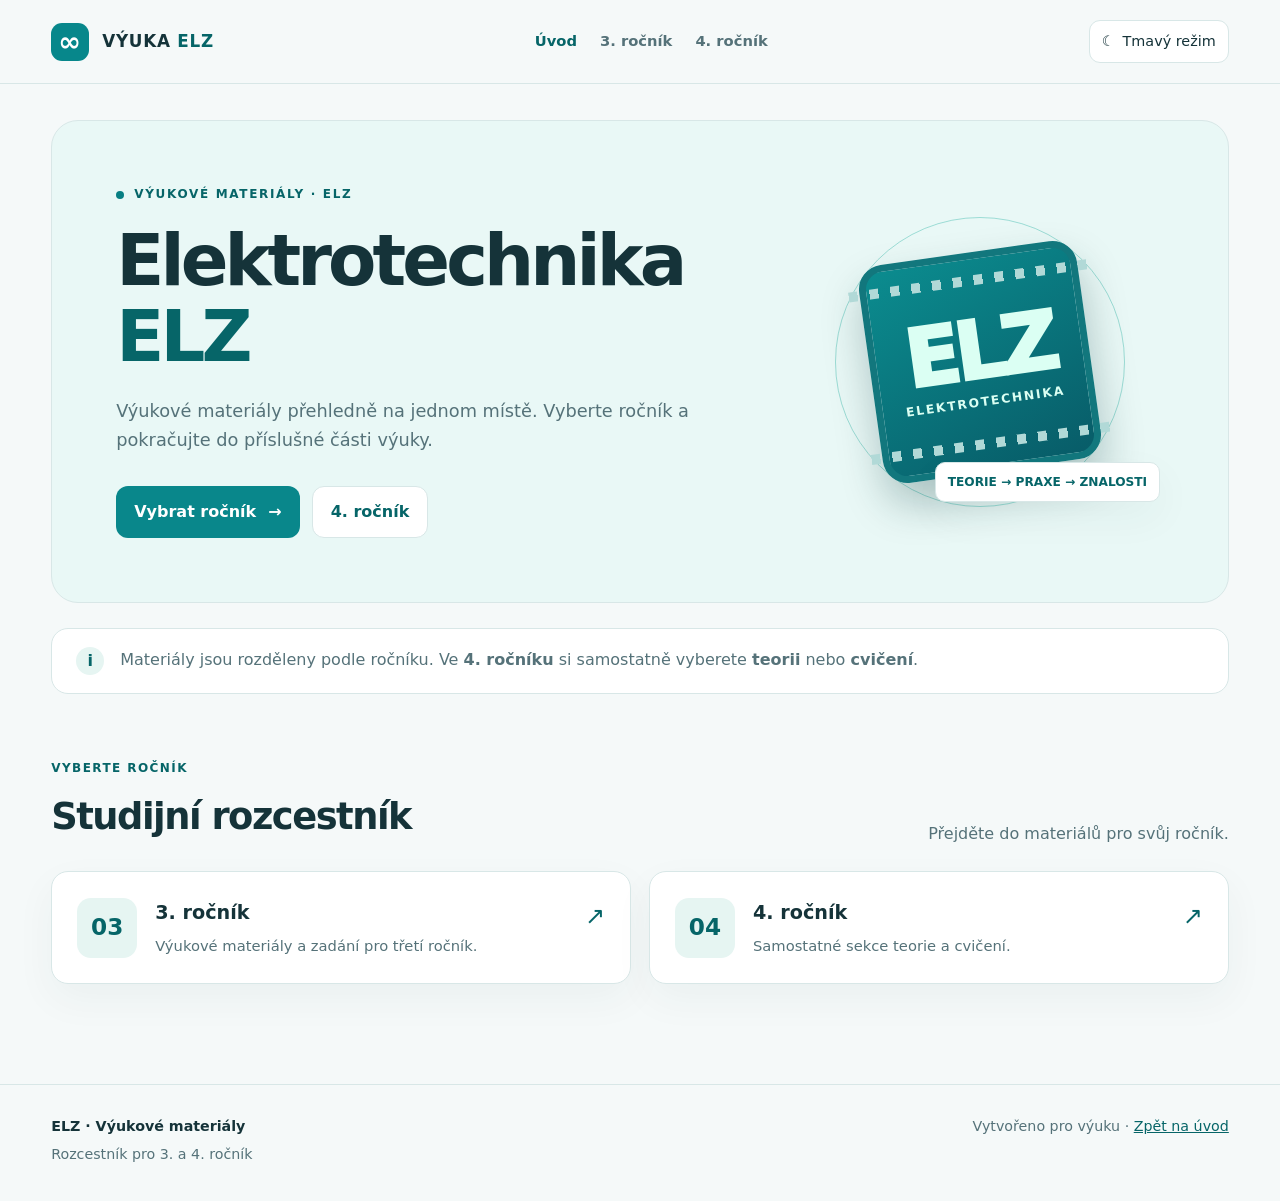
==== index.html @ 30645640 "Add files via upload" ====
<!doctype html><html lang="cs"><head><meta charset="UTF-8"><meta name="viewport" content="width=device-width,initial-scale=1"><meta name="color-scheme" content="light dark"><meta name="description" content="Výukové materiály ELZ – 3. a 4. ročník, teorie a cvičení."><title>Úvodní stránka | ELZ</title><script>try{const t=localStorage.getItem('elz-theme');document.documentElement.dataset.theme=t==='dark'||t==='light'?t:(matchMedia('(prefers-color-scheme:dark)').matches?'dark':'light')}catch(e){document.documentElement.dataset.theme='light'}</script><link rel="stylesheet" href="style/elz.css?v=1"><script defer src="script/elz.js?v=1"></script></head><body><div class="site-shell" id="nahoru"><header class="topbar"><a class="brand" href="index.html" aria-label="ELZ – úvodní stránka"><span class="brand-mark" aria-hidden="true">∞</span><span>VÝUKA <b>ELZ</b></span></a><nav class="top-links" aria-label="Hlavní navigace"><a href="index.html" aria-current="page">Úvod</a><a href="rocnik3.html">3. ročník</a><a href="rocnik4.html">4. ročník</a></nav><button class="theme-toggle" type="button" aria-label="Přepnout barevný režim" aria-pressed="false"><span class="theme-icon" aria-hidden="true">☾</span><span class="theme-label">Tmavý režim</span></button></header><main class="page"><section class="hero" aria-labelledby="page-title"><div class="hero-content"><div class="eyebrow"><span class="eyebrow-dot"></span> VÝUKOVÉ MATERIÁLY · ELZ</div><h1 id="page-title">Elektrotechnika <em>ELZ</em></h1><p class="hero-intro">Výukové materiály přehledně na jednom místě. Vyberte ročník a pokračujte do příslušné části výuky.</p><div class="hero-buttons"><a class="primary-button" href="#rozcestnik">Vybrat ročník <span aria-hidden="true">→</span></a><a class="secondary-button" href="rocnik4.html">4. ročník</a></div></div><div class="hero-visual" aria-hidden="true"><div class="visual-orbit orbit-one"></div><div class="visual-orbit orbit-two"></div><div class="visual-board"><span class="symbol">ELZ</span><span class="subtitle">ELEKTROTECHNIKA</span></div><span class="visual-caption">TEORIE <b>→</b> PRAXE <b>→</b> ZNALOSTI</span></div></section><section class="intro-card"><span class="intro-accent" aria-hidden="true">i</span><p>Materiály jsou rozděleny podle ročníku. Ve <strong>4. ročníku</strong> si samostatně vyberete <strong>teorii</strong> nebo <strong>cvičení</strong>.</p></section><section class="content-section" id="rozcestnik"><div class="section-heading"><div><span class="section-kicker">VYBERTE ROČNÍK</span><h2>Studijní rozcestník</h2></div><p>Přejděte do materiálů pro svůj ročník.</p></div><div class="resource-grid"><a class="resource-card" href="rocnik3.html"><span aria-hidden="true" class="resource-icon">03</span><span class="resource-text"><strong>3. ročník</strong><span>Výukové materiály a zadání pro třetí ročník.</span></span><span aria-hidden="true" class="card-arrow">↗</span></a><a class="resource-card" href="rocnik4.html"><span aria-hidden="true" class="resource-icon">04</span><span class="resource-text"><strong>4. ročník</strong><span>Samostatné sekce teorie a cvičení.</span></span><span aria-hidden="true" class="card-arrow">↗</span></a></div></section></main><footer class="footer"><div class="footer-inner"><div><strong>ELZ · Výukové materiály</strong><p>Rozcestník pro 3. a 4. ročník</p></div><div>Vytvořeno pro výuku · <a href="index.html">Zpět na úvod</a></div></div></footer></div></body></html>
---- style/elz.css ----
/* ELZ – nový rozcestník podle vizuálního stylu webu Praxe Arduino */
:root{color-scheme:light;--bg:#f5f9f9;--paper:#fff;--text:#153339;--muted:#557279;--border:#d8e7e7;--teal:#087f83;--teal-dark:#066568;--mint:#e6f5f2;--hero:#e9f8f6;--shadow:0 15px 40px #07383b0c;--orange:#d48b38}
html[data-theme="dark"]{color-scheme:dark;--bg:#101c20;--paper:#18292e;--text:#eaf5f3;--muted:#adc4c6;--border:#345158;--teal:#5ad2c7;--teal-dark:#69e0d5;--mint:#1d383b;--hero:#173438;--shadow:0 15px 40px #0003;--orange:#f0af62}
*{box-sizing:border-box}html{scroll-behavior:smooth}body{margin:0;background:var(--bg);color:var(--text);font:16px/1.66 system-ui,-apple-system,"Segoe UI",Roboto,Arial,sans-serif}a{color:inherit}button{font:inherit}.site-shell{max-width:1300px;margin:0 auto;min-height:100vh}.topbar{height:84px;display:flex;align-items:center;justify-content:space-between;gap:22px;padding:0 clamp(20px,4vw,56px);border-bottom:1px solid var(--border)}.brand{text-decoration:none;font-weight:900;letter-spacing:.045em;display:flex;align-items:center;gap:13px;white-space:nowrap;font-size:1.05rem}.brand b{color:var(--teal-dark)}.brand-mark{width:38px;height:38px;display:grid;place-items:center;color:#fff;background:#07878b;border-radius:11px;font-size:1.7rem;line-height:1}.top-links{display:flex;gap:23px;align-items:center}.top-links a{font-size:.92rem;font-weight:650;text-decoration:none;color:var(--muted)}.top-links a:hover,.top-links a[aria-current="page"]{color:var(--teal-dark)}.theme-toggle{display:flex;align-items:center;gap:8px;padding:9px 12px;background:var(--paper);color:var(--text);border:1px solid var(--border);border-radius:11px;cursor:pointer;white-space:nowrap;font-size:.9rem}.theme-toggle:hover{border-color:var(--teal)}.page{padding:36px clamp(20px,4vw,56px) 55px}.hero{background:var(--hero);border:1px solid var(--border);border-radius:27px;padding:clamp(26px,5vw,65px);display:grid;grid-template-columns:minmax(0,1.4fr) minmax(270px,.8fr);align-items:center;gap:35px;overflow:hidden;position:relative}.eyebrow{display:flex;align-items:center;gap:10px;text-transform:uppercase;font-size:.75rem;font-weight:850;letter-spacing:.14em;color:var(--teal-dark)}.eyebrow-dot{width:8px;height:8px;border-radius:50%;background:var(--teal)}h1{font-size:clamp(2.7rem,5.5vw,5rem);line-height:1.08;letter-spacing:-.055em;margin:18px 0 22px}h1 em{font-style:normal;color:var(--teal-dark)}.hero-intro{font-size:1.11rem;max-width:610px;color:var(--muted);margin:0 0 30px}.hero-buttons{display:flex;flex-wrap:wrap;gap:12px}.primary-button,.secondary-button{display:inline-flex;gap:12px;align-items:center;text-decoration:none;border-radius:12px;font-weight:800;padding:12px 18px}.primary-button{background:#09878b;color:#fff}.primary-button:hover{background:#07696c}.secondary-button{background:var(--paper);border:1px solid var(--border);color:var(--teal-dark)}.secondary-button:hover{border-color:var(--teal)}.hero-visual{min-height:280px;display:grid;place-items:center;position:relative}.visual-orbit{position:absolute;width:290px;height:290px;border:1px solid #40b9ac75;border-radius:50%}.orbit-two{width:205px;height:205px}.visual-board{transform:rotate(-8deg);width:220px;min-height:220px;padding:22px;background:linear-gradient(155deg,#0b8c8f,#085c68);border:7px solid #12777d;border-radius:25px;box-shadow:0 22px 42px #06373945;position:relative;display:flex;align-items:center;justify-content:center;flex-direction:column;color:#dbfff3}.visual-board::before,.visual-board::after{content:"";position:absolute;left:-18px;right:-18px;height:10px;background:repeating-linear-gradient(90deg,#b1d9d7 0 9px,transparent 9px 21px)}.visual-board::before{top:16px}.visual-board::after{bottom:16px}.visual-board .symbol{font-size:5rem;line-height:1;letter-spacing:-.06em;font-weight:950}.visual-board .subtitle{font-size:.77rem;letter-spacing:.15em;font-weight:800}.visual-caption{position:absolute;bottom:0;right:1%;padding:9px 12px;background:var(--paper);border:1px solid var(--border);border-radius:10px;box-shadow:var(--shadow);font-size:.76rem;font-weight:850;color:var(--teal-dark);white-space:nowrap}.intro-card{display:flex;gap:16px;align-items:flex-start;margin-top:25px;border:1px solid var(--border);border-radius:17px;padding:18px 24px;background:var(--paper)}.intro-accent{width:28px;height:28px;background:var(--mint);color:var(--teal-dark);display:grid;place-items:center;border-radius:50%;font-weight:850;flex:0 0 auto}.intro-card p{margin:0;color:var(--muted)}.content-section{padding-top:60px}.section-heading{display:flex;justify-content:space-between;align-items:end;gap:20px;margin-bottom:24px}.section-heading h2{font-size:clamp(1.7rem,3vw,2.3rem);letter-spacing:-.04em;margin:5px 0 0}.section-heading p{max-width:470px;color:var(--muted);margin:0}.section-kicker{font-size:.75rem;font-weight:850;letter-spacing:.12em;color:var(--teal-dark)}.resource-grid{display:grid;grid-template-columns:repeat(2,minmax(0,1fr));gap:18px}.resource-card{min-width:0;display:flex;gap:18px;align-items:center;text-decoration:none;border:1px solid var(--border);border-radius:17px;padding:25px;background:var(--paper);box-shadow:var(--shadow);transition:transform .15s,border-color .15s}.resource-card:hover{transform:translateY(-3px);border-color:var(--teal)}.resource-icon{display:grid;place-items:center;flex:0 0 auto;width:60px;height:60px;background:var(--mint);color:var(--teal-dark);border-radius:14px;font-size:1.45rem;font-weight:900}.resource-text{display:flex;flex:1;flex-direction:column;min-width:0;gap:5px}.resource-text strong{font-size:1.2rem}.resource-text>span{color:var(--muted);font-size:.92rem}.card-arrow{color:var(--teal-dark);font-size:1.5rem;margin-left:auto;align-self:flex-start}.breadcrumb{display:flex;flex-wrap:wrap;gap:8px;align-items:center;color:var(--muted);font-size:.88rem;margin:0 0 25px}.breadcrumb a{color:var(--teal-dark);text-decoration:none}.breadcrumb span[aria-hidden]{opacity:.5}.sub-hero{padding:40px clamp(24px,5vw,60px)}.sub-hero h1{font-size:clamp(2.4rem,4.6vw,4rem)}.sub-hero .hero-visual{min-height:220px}.sub-hero .visual-board{transform:rotate(-7deg) scale(.85)}.notice{background:var(--mint);color:var(--text);border:1px solid var(--border);border-left:5px solid var(--teal);border-radius:14px;padding:21px 25px;margin-top:24px}.notice strong{display:block;margin-bottom:6px}.notice p{margin:0;color:var(--muted)}.steps{display:grid;grid-template-columns:repeat(3,minmax(0,1fr));gap:16px}.step{background:var(--paper);border:1px solid var(--border);padding:23px;border-radius:16px}.step .no{font-size:.8rem;font-weight:850;color:var(--teal-dark)}.step h3{margin:7px 0}.step p{margin:0;color:var(--muted)}.footer{border-top:1px solid var(--border);margin-top:45px;padding:30px clamp(20px,4vw,56px);color:var(--muted);font-size:.89rem}.footer-inner{display:flex;justify-content:space-between;gap:20px;flex-wrap:wrap}.footer strong{color:var(--text)}.footer p{margin:4px 0}.footer a{color:var(--teal-dark)}.back-link{display:inline-flex;gap:8px;align-items:center;margin-top:28px;color:var(--teal-dark);font-weight:750;text-decoration:none}.back-link:hover{text-decoration:underline}:focus-visible{outline:3px solid var(--orange);outline-offset:4px}
@media(max-width:850px){.hero{grid-template-columns:1fr}.hero-visual{min-height:200px}.sub-hero .hero-visual{min-height:185px}.visual-orbit{width:210px;height:210px}.orbit-two{width:145px;height:145px}.visual-board{transform:rotate(-8deg) scale(.78)}.section-heading{display:block}.section-heading p{margin-top:10px}.steps{grid-template-columns:1fr}.top-links{gap:12px}}@media(max-width:620px){.topbar{height:auto;min-height:76px;flex-wrap:wrap;padding-top:16px;padding-bottom:16px}.top-links{order:3;width:100%;justify-content:space-between}.top-links a{font-size:.82rem}.theme-toggle .theme-label{display:none}.page{padding-top:20px}.hero{padding:28px 23px}.hero-visual{min-height:170px}.visual-caption{right:0;bottom:-5px}.resource-grid{grid-template-columns:1fr}.resource-card{padding:20px}.content-section{padding-top:42px}.footer-inner{display:block}}@media(prefers-reduced-motion:reduce){html{scroll-behavior:auto}.resource-card{transition:none}}
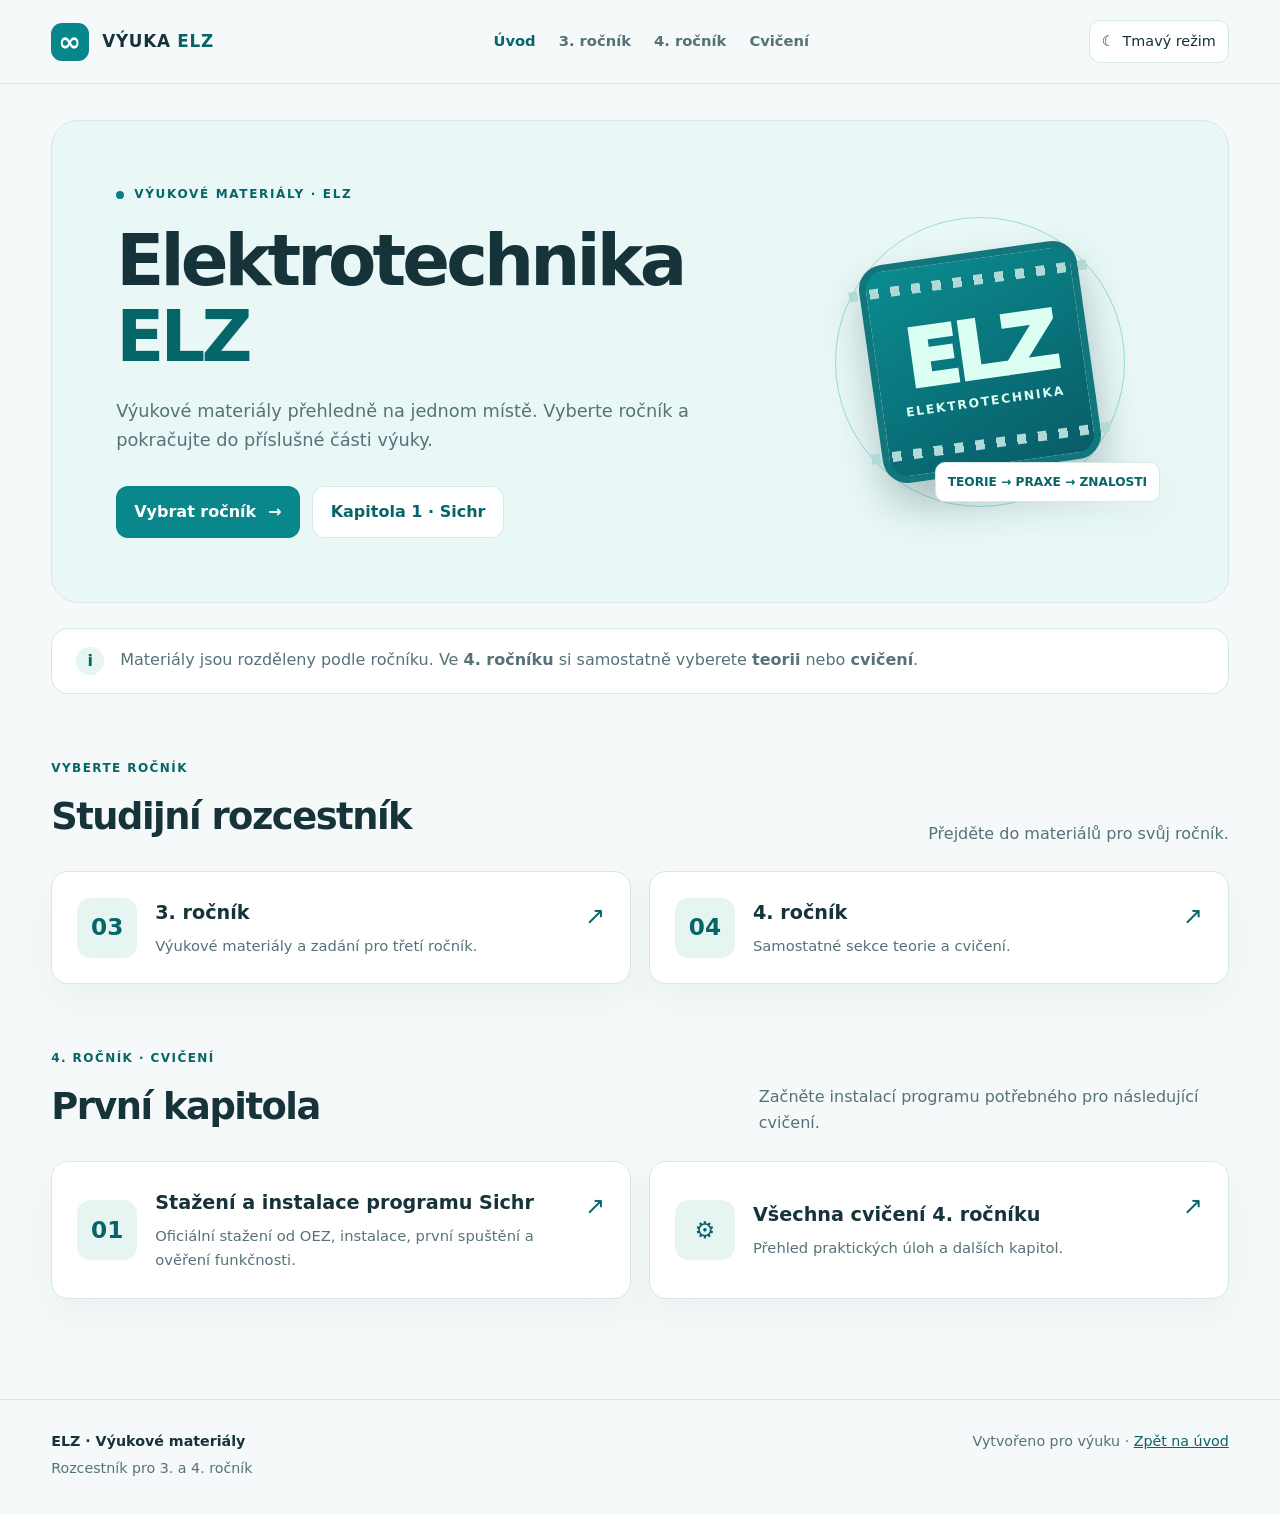
==== commit 1069c70c: "Update index.html" ====
--- a/index.html
+++ b/index.html
@@ -1 +1,3 @@
-<!doctype html><html lang="cs"><head><meta charset="UTF-8"><meta name="viewport" content="width=device-width,initial-scale=1"><meta name="color-scheme" content="light dark"><meta name="description" content="Výukové materiály ELZ – 3. a 4. ročník, teorie a cvičení."><title>Úvodní stránka | ELZ</title><script>try{const t=localStorage.getItem('elz-theme');document.documentElement.dataset.theme=t==='dark'||t==='light'?t:(matchMedia('(prefers-color-scheme:dark)').matches?'dark':'light')}catch(e){document.documentElement.dataset.theme='light'}</script><link rel="stylesheet" href="style/elz.css?v=1"><script defer src="script/elz.js?v=1"></script></head><body><div class="site-shell" id="nahoru"><header class="topbar"><a class="brand" href="index.html" aria-label="ELZ – úvodní stránka"><span class="brand-mark" aria-hidden="true">∞</span><span>VÝUKA <b>ELZ</b></span></a><nav class="top-links" aria-label="Hlavní navigace"><a href="index.html" aria-current="page">Úvod</a><a href="rocnik3.html">3. ročník</a><a href="rocnik4.html">4. ročník</a></nav><button class="theme-toggle" type="button" aria-label="Přepnout barevný režim" aria-pressed="false"><span class="theme-icon" aria-hidden="true">☾</span><span class="theme-label">Tmavý režim</span></button></header><main class="page"><section class="hero" aria-labelledby="page-title"><div class="hero-content"><div class="eyebrow"><span class="eyebrow-dot"></span> VÝUKOVÉ MATERIÁLY · ELZ</div><h1 id="page-title">Elektrotechnika <em>ELZ</em></h1><p class="hero-intro">Výukové materiály přehledně na jednom místě. Vyberte ročník a pokračujte do příslušné části výuky.</p><div class="hero-buttons"><a class="primary-button" href="#rozcestnik">Vybrat ročník <span aria-hidden="true">→</span></a><a class="secondary-button" href="rocnik4.html">4. ročník</a></div></div><div class="hero-visual" aria-hidden="true"><div class="visual-orbit orbit-one"></div><div class="visual-orbit orbit-two"></div><div class="visual-board"><span class="symbol">ELZ</span><span class="subtitle">ELEKTROTECHNIKA</span></div><span class="visual-caption">TEORIE <b>→</b> PRAXE <b>→</b> ZNALOSTI</span></div></section><section class="intro-card"><span class="intro-accent" aria-hidden="true">i</span><p>Materiály jsou rozděleny podle ročníku. Ve <strong>4. ročníku</strong> si samostatně vyberete <strong>teorii</strong> nebo <strong>cvičení</strong>.</p></section><section class="content-section" id="rozcestnik"><div class="section-heading"><div><span class="section-kicker">VYBERTE ROČNÍK</span><h2>Studijní rozcestník</h2></div><p>Přejděte do materiálů pro svůj ročník.</p></div><div class="resource-grid"><a class="resource-card" href="rocnik3.html"><span aria-hidden="true" class="resource-icon">03</span><span class="resource-text"><strong>3. ročník</strong><span>Výukové materiály a zadání pro třetí ročník.</span></span><span aria-hidden="true" class="card-arrow">↗</span></a><a class="resource-card" href="rocnik4.html"><span aria-hidden="true" class="resource-icon">04</span><span class="resource-text"><strong>4. ročník</strong><span>Samostatné sekce teorie a cvičení.</span></span><span aria-hidden="true" class="card-arrow">↗</span></a></div></section></main><footer class="footer"><div class="footer-inner"><div><strong>ELZ · Výukové materiály</strong><p>Rozcestník pro 3. a 4. ročník</p></div><div>Vytvořeno pro výuku · <a href="index.html">Zpět na úvod</a></div></div></footer></div></body></html>+<!doctype html>
+<!DOCTYPE html>
+<html lang="cs"><head><meta charset="utf-8"/><meta content="width=device-width,initial-scale=1" name="viewport"/><meta content="light dark" name="color-scheme"/><meta content="ELZ – výukové materiály pro 3. a 4. ročník, teorie a cvičení. Kapitola 1: Stažení a instalace programu Sichr." name="description"/><title>Úvodní stránka | ELZ</title><script>try{const t=localStorage.getItem('elz-theme');document.documentElement.dataset.theme=t==='dark'||t==='light'?t:(matchMedia('(prefers-color-scheme:dark)').matches?'dark':'light')}catch(e){document.documentElement.dataset.theme='light'}</script><link href="style/elz.css?v=1" rel="stylesheet"/><script defer="" src="script/elz.js?v=1"></script></head><body><div class="site-shell" id="nahoru"><header class="topbar"><a aria-label="ELZ – úvodní stránka" class="brand" href="index.html"><span aria-hidden="true" class="brand-mark">∞</span><span>VÝUKA <b>ELZ</b></span></a><nav aria-label="Hlavní navigace" class="top-links"><a aria-current="page" href="index.html">Úvod</a><a href="rocnik3.html">3. ročník</a><a href="rocnik4.html">4. ročník</a><a href="cviceni.html">Cvičení</a></nav><button aria-label="Přepnout barevný režim" aria-pressed="false" class="theme-toggle" type="button"><span aria-hidden="true" class="theme-icon">☾</span><span class="theme-label">Tmavý režim</span></button></header><main class="page"><section aria-labelledby="page-title" class="hero"><div class="hero-content"><div class="eyebrow"><span class="eyebrow-dot"></span> VÝUKOVÉ MATERIÁLY · ELZ</div><h1 id="page-title">Elektrotechnika <em>ELZ</em></h1><p class="hero-intro">Výukové materiály přehledně na jednom místě. Vyberte ročník a pokračujte do příslušné části výuky.</p><div class="hero-buttons"><a class="primary-button" href="#rozcestnik">Vybrat ročník <span aria-hidden="true">→</span></a><a class="secondary-button" href="kapitola1-sichr.html">Kapitola 1 · Sichr</a></div></div><div aria-hidden="true" class="hero-visual"><div class="visual-orbit orbit-one"></div><div class="visual-orbit orbit-two"></div><div class="visual-board"><span class="symbol">ELZ</span><span class="subtitle">ELEKTROTECHNIKA</span></div><span class="visual-caption">TEORIE <b>→</b> PRAXE <b>→</b> ZNALOSTI</span></div></section><section class="intro-card"><span aria-hidden="true" class="intro-accent">i</span><p>Materiály jsou rozděleny podle ročníku. Ve <strong>4. ročníku</strong> si samostatně vyberete <strong>teorii</strong> nebo <strong>cvičení</strong>.</p></section><section class="content-section" id="rozcestnik"><div class="section-heading"><div><span class="section-kicker">VYBERTE ROČNÍK</span><h2>Studijní rozcestník</h2></div><p>Přejděte do materiálů pro svůj ročník.</p></div><div class="resource-grid"><a class="resource-card" href="rocnik3.html"><span aria-hidden="true" class="resource-icon">03</span><span class="resource-text"><strong>3. ročník</strong><span>Výukové materiály a zadání pro třetí ročník.</span></span><span aria-hidden="true" class="card-arrow">↗</span></a><a class="resource-card" href="rocnik4.html"><span aria-hidden="true" class="resource-icon">04</span><span class="resource-text"><strong>4. ročník</strong><span>Samostatné sekce teorie a cvičení.</span></span><span aria-hidden="true" class="card-arrow">↗</span></a></div></section><section class="content-section" id="aktualni-cviceni"><div class="section-heading"><div><span class="section-kicker">4. ROČNÍK · CVIČENÍ</span><h2>První kapitola</h2></div><p>Začněte instalací programu potřebného pro následující cvičení.</p></div><div class="resource-grid"><a class="resource-card" href="kapitola1-sichr.html"><span aria-hidden="true" class="resource-icon">01</span><span class="resource-text"><strong>Stažení a instalace programu Sichr</strong><span>Oficiální stažení od OEZ, instalace, první spuštění a ověření funkčnosti.</span></span><span aria-hidden="true" class="card-arrow">↗</span></a><a class="resource-card" href="cviceni.html"><span aria-hidden="true" class="resource-icon">⚙</span><span class="resource-text"><strong>Všechna cvičení 4. ročníku</strong><span>Přehled praktických úloh a dalších kapitol.</span></span><span aria-hidden="true" class="card-arrow">↗</span></a></div></section></main><footer class="footer"><div class="footer-inner"><div><strong>ELZ · Výukové materiály</strong><p>Rozcestník pro 3. a 4. ročník</p></div><div>Vytvořeno pro výuku · <a href="index.html">Zpět na úvod</a></div></div></footer></div></body></html>
